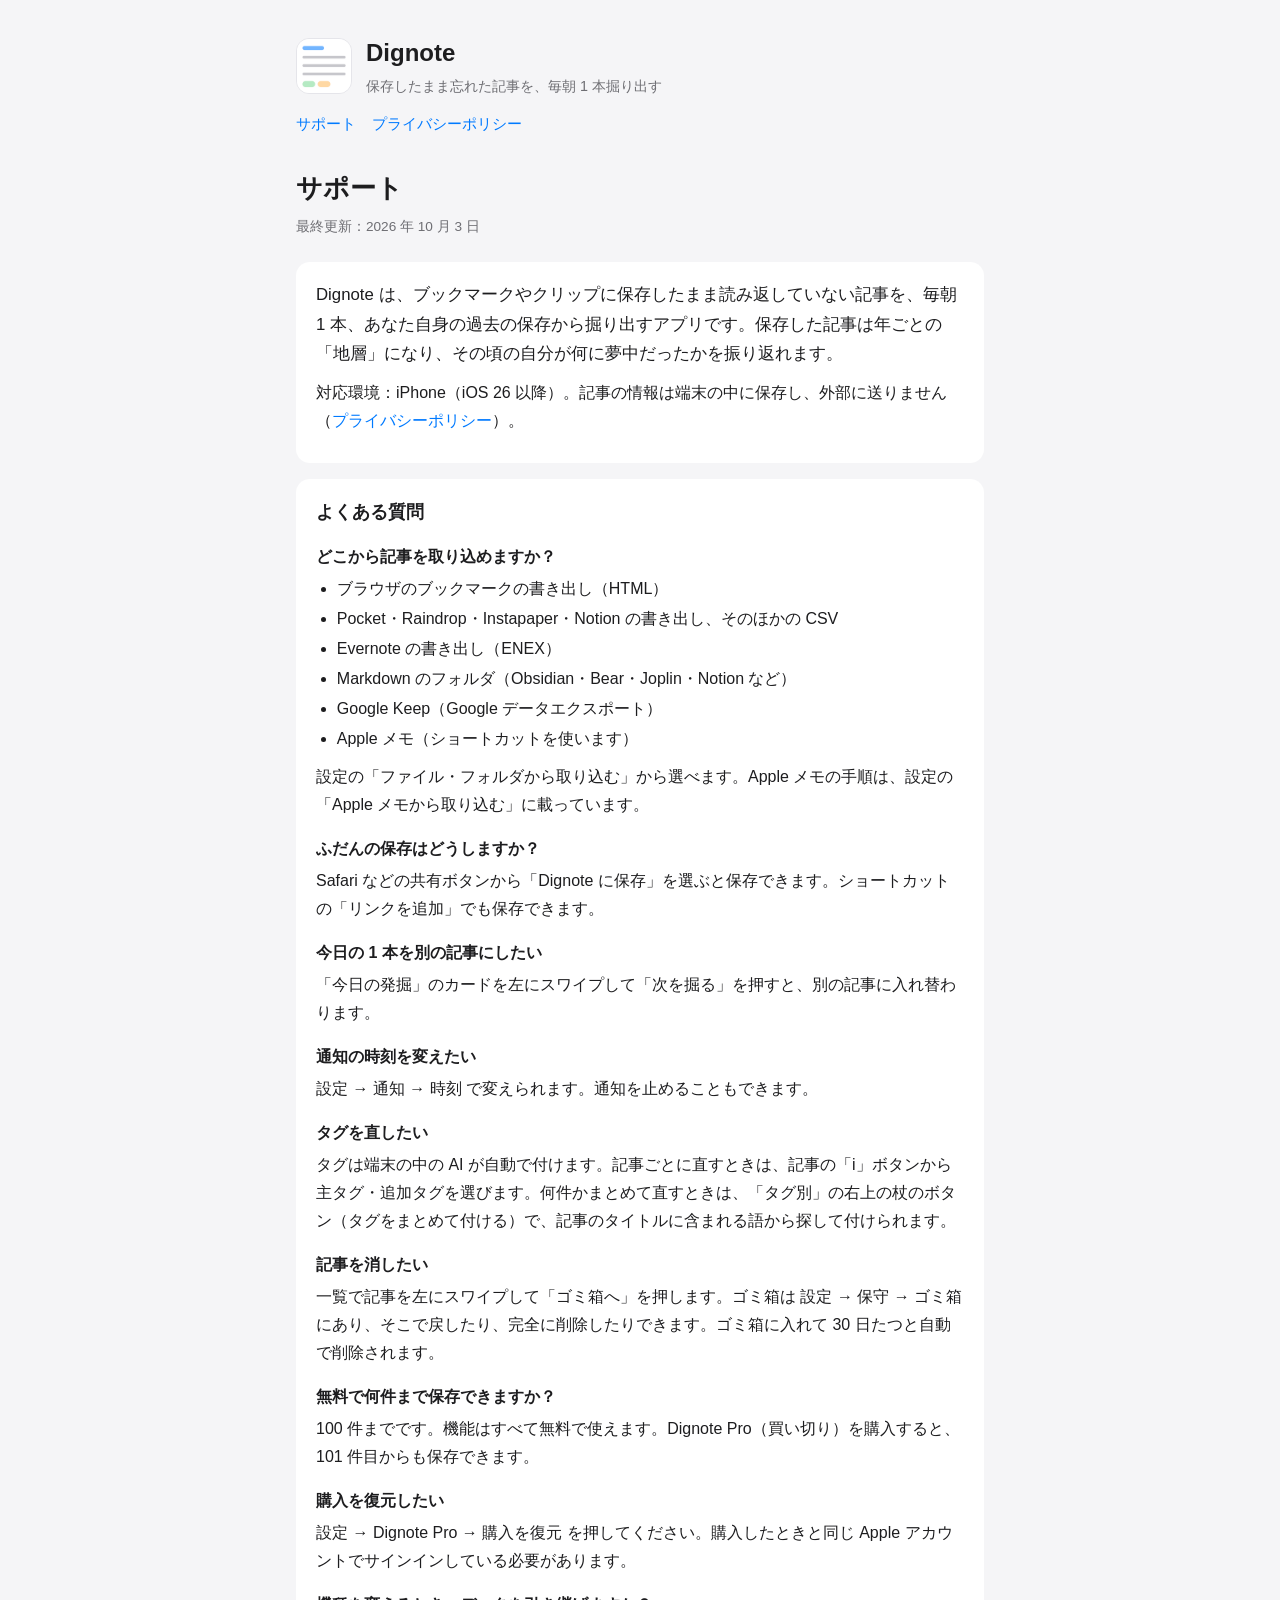
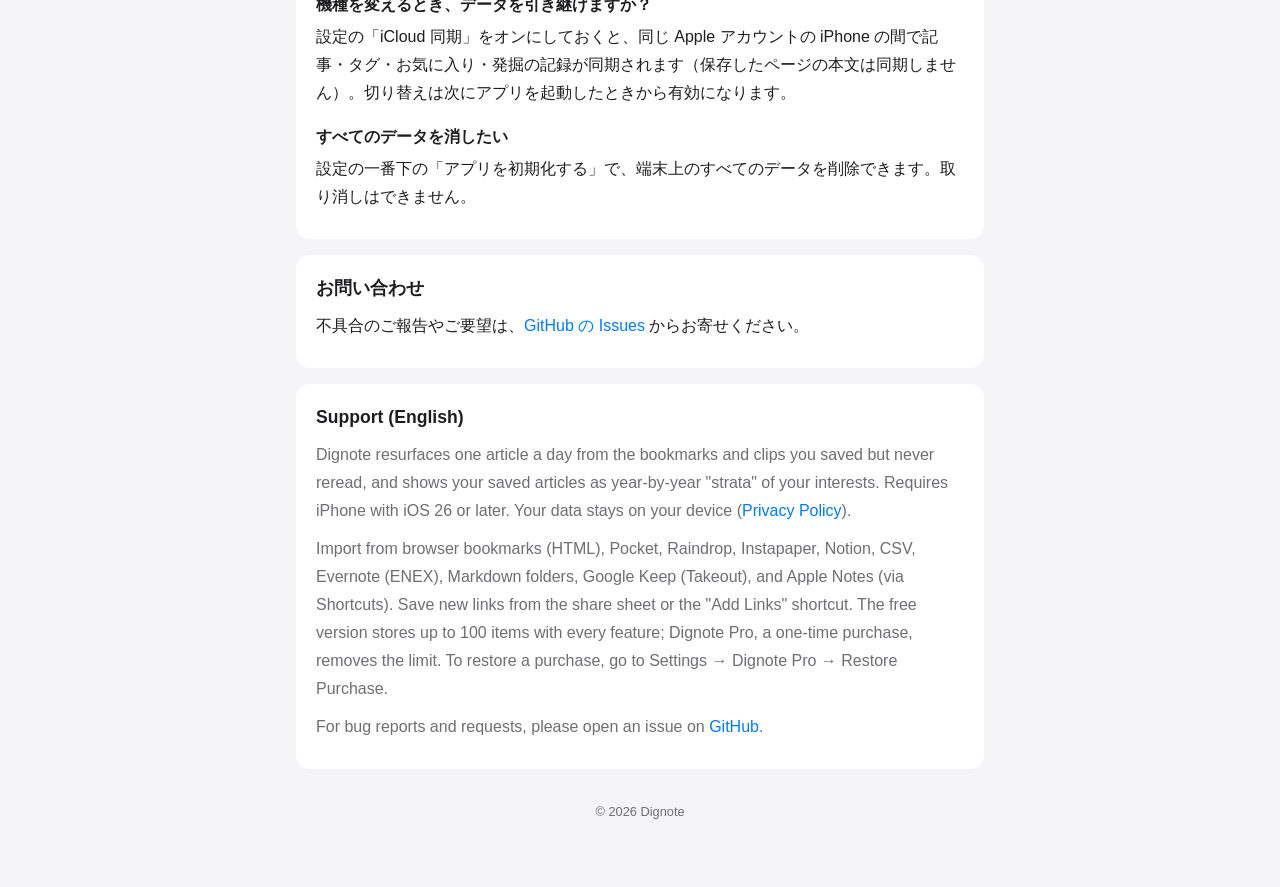
==== index.html @ 13588492 "Dignote のサポートページとプライバシーポリシー App Store の掲載に必要な 2 ページ（日本語、英語の要約付き）。 ライト・ダーク両対応、スマホの幅で読めるように。  Co-Autho" ====
<!doctype html>
<html lang="ja">
<head>
<meta charset="utf-8">
<meta name="viewport" content="width=device-width, initial-scale=1">
<title>Dignote サポート</title>
<meta name="description" content="Dignote は、保存したまま忘れた記事を、毎朝 1 本、あなた自身の過去の保存から掘り出すアプリです。">
<link rel="icon" href="icon.png">
<link rel="stylesheet" href="style.css">
</head>
<body>
<main>
  <header>
    <img src="icon.png" alt="">
    <div>
      <div class="name">Dignote</div>
      <div class="tagline">保存したまま忘れた記事を、毎朝 1 本掘り出す</div>
    </div>
  </header>
  <nav><a href="./">サポート</a><a href="privacy.html">プライバシーポリシー</a></nav>

  <h1>サポート</h1>
  <p class="updated">最終更新：2026 年 10 月 3 日</p>

  <section>
    <p class="lead">Dignote は、ブックマークやクリップに保存したまま読み返していない記事を、毎朝 1 本、あなた自身の過去の保存から掘り出すアプリです。保存した記事は年ごとの「地層」になり、その頃の自分が何に夢中だったかを振り返れます。</p>
    <p>対応環境：iPhone（iOS 26 以降）。記事の情報は端末の中に保存し、外部に送りません（<a href="privacy.html">プライバシーポリシー</a>）。</p>
  </section>

  <section>
    <h2>よくある質問</h2>

    <h3>どこから記事を取り込めますか？</h3>
    <ul>
      <li>ブラウザのブックマークの書き出し（HTML）</li>
      <li>Pocket・Raindrop・Instapaper・Notion の書き出し、そのほかの CSV</li>
      <li>Evernote の書き出し（ENEX）</li>
      <li>Markdown のフォルダ（Obsidian・Bear・Joplin・Notion など）</li>
      <li>Google Keep（Google データエクスポート）</li>
      <li>Apple メモ（ショートカットを使います）</li>
    </ul>
    <p>設定の「ファイル・フォルダから取り込む」から選べます。Apple メモの手順は、設定の「Apple メモから取り込む」に載っています。</p>

    <h3>ふだんの保存はどうしますか？</h3>
    <p>Safari などの共有ボタンから「Dignote に保存」を選ぶと保存できます。ショートカットの「リンクを追加」でも保存できます。</p>

    <h3>今日の 1 本を別の記事にしたい</h3>
    <p>「今日の発掘」のカードを左にスワイプして「次を掘る」を押すと、別の記事に入れ替わります。</p>

    <h3>通知の時刻を変えたい</h3>
    <p>設定 → 通知 → 時刻 で変えられます。通知を止めることもできます。</p>

    <h3>タグを直したい</h3>
    <p>タグは端末の中の AI が自動で付けます。記事ごとに直すときは、記事の「i」ボタンから主タグ・追加タグを選びます。何件かまとめて直すときは、「タグ別」の右上の杖のボタン（タグをまとめて付ける）で、記事のタイトルに含まれる語から探して付けられます。</p>

    <h3>記事を消したい</h3>
    <p>一覧で記事を左にスワイプして「ゴミ箱へ」を押します。ゴミ箱は 設定 → 保守 → ゴミ箱 にあり、そこで戻したり、完全に削除したりできます。ゴミ箱に入れて 30 日たつと自動で削除されます。</p>

    <h3>無料で何件まで保存できますか？</h3>
    <p>100 件までです。機能はすべて無料で使えます。Dignote Pro（買い切り）を購入すると、101 件目からも保存できます。</p>

    <h3>購入を復元したい</h3>
    <p>設定 → Dignote Pro → 購入を復元 を押してください。購入したときと同じ Apple アカウントでサインインしている必要があります。</p>

    <h3>機種を変えるとき、データを引き継げますか？</h3>
    <p>設定の「iCloud 同期」をオンにしておくと、同じ Apple アカウントの iPhone の間で記事・タグ・お気に入り・発掘の記録が同期されます（保存したページの本文は同期しません）。切り替えは次にアプリを起動したときから有効になります。</p>

    <h3>すべてのデータを消したい</h3>
    <p>設定の一番下の「アプリを初期化する」で、端末上のすべてのデータを削除できます。取り消しはできません。</p>
  </section>

  <section id="contact">
    <h2>お問い合わせ</h2>
    <p>不具合のご報告やご要望は、<a href="https://github.com/masaruumekawa-cmd/dignote-site/issues">GitHub の Issues</a> からお寄せください。</p>
  </section>

  <section class="english">
    <h2>Support (English)</h2>
    <p>Dignote resurfaces one article a day from the bookmarks and clips you saved but never reread, and shows your saved articles as year-by-year "strata" of your interests. Requires iPhone with iOS 26 or later. Your data stays on your device (<a href="privacy.html">Privacy Policy</a>).</p>
    <p>Import from browser bookmarks (HTML), Pocket, Raindrop, Instapaper, Notion, CSV, Evernote (ENEX), Markdown folders, Google Keep (Takeout), and Apple Notes (via Shortcuts). Save new links from the share sheet or the "Add Links" shortcut. The free version stores up to 100 items with every feature; Dignote Pro, a one-time purchase, removes the limit. To restore a purchase, go to Settings → Dignote Pro → Restore Purchase.</p>
    <p>For bug reports and requests, please open an issue on <a href="https://github.com/masaruumekawa-cmd/dignote-site/issues">GitHub</a>.</p>
  </section>

  <footer>© 2026 Dignote</footer>
</main>
</body>
</html>
---- style.css ----
:root {
  --bg: #f5f5f7;
  --card: #ffffff;
  --text: #1d1d1f;
  --sub: #6e6e73;
  --line: #e5e5ea;
  --accent: #007aff;
}
@media (prefers-color-scheme: dark) {
  :root {
    --bg: #000000;
    --card: #1c1c1e;
    --text: #f5f5f7;
    --sub: #98989d;
    --line: #38383a;
    --accent: #0a84ff;
  }
}
* { box-sizing: border-box; }
body {
  margin: 0;
  background: var(--bg);
  color: var(--text);
  font-family: -apple-system, BlinkMacSystemFont, "Hiragino Sans", "Hiragino Kaku Gothic ProN", "Noto Sans JP", sans-serif;
  line-height: 1.75;
  -webkit-text-size-adjust: 100%;
}
main { max-width: 720px; margin: 0 auto; padding: 32px 16px 64px; }
header { display: flex; align-items: center; gap: 14px; margin-bottom: 8px; }
header img { width: 56px; height: 56px; border-radius: 13px; border: 0.5px solid var(--line); }
header .name { font-size: 1.5rem; font-weight: 700; }
header .tagline { color: var(--sub); font-size: 0.9rem; }
nav { margin: 12px 0 28px; display: flex; gap: 16px; font-size: 0.95rem; }
a { color: var(--accent); text-decoration: none; }
a:hover { text-decoration: underline; }
h1 { font-size: 1.6rem; margin: 0 0 4px; }
.updated { color: var(--sub); font-size: 0.85rem; margin: 0 0 24px; }
section { background: var(--card); border-radius: 14px; padding: 18px 20px; margin: 0 0 16px; }
h2 { font-size: 1.1rem; margin: 0 0 8px; }
h3 { font-size: 1rem; margin: 16px 0 4px; }
p { margin: 0 0 10px; }
ul { margin: 0 0 10px; padding-left: 1.3em; }
li { margin: 2px 0; }
.lead { font-size: 1.05rem; }
.english { color: var(--sub); }
.english h2 { color: var(--text); }
footer { color: var(--sub); font-size: 0.8rem; text-align: center; margin-top: 32px; }
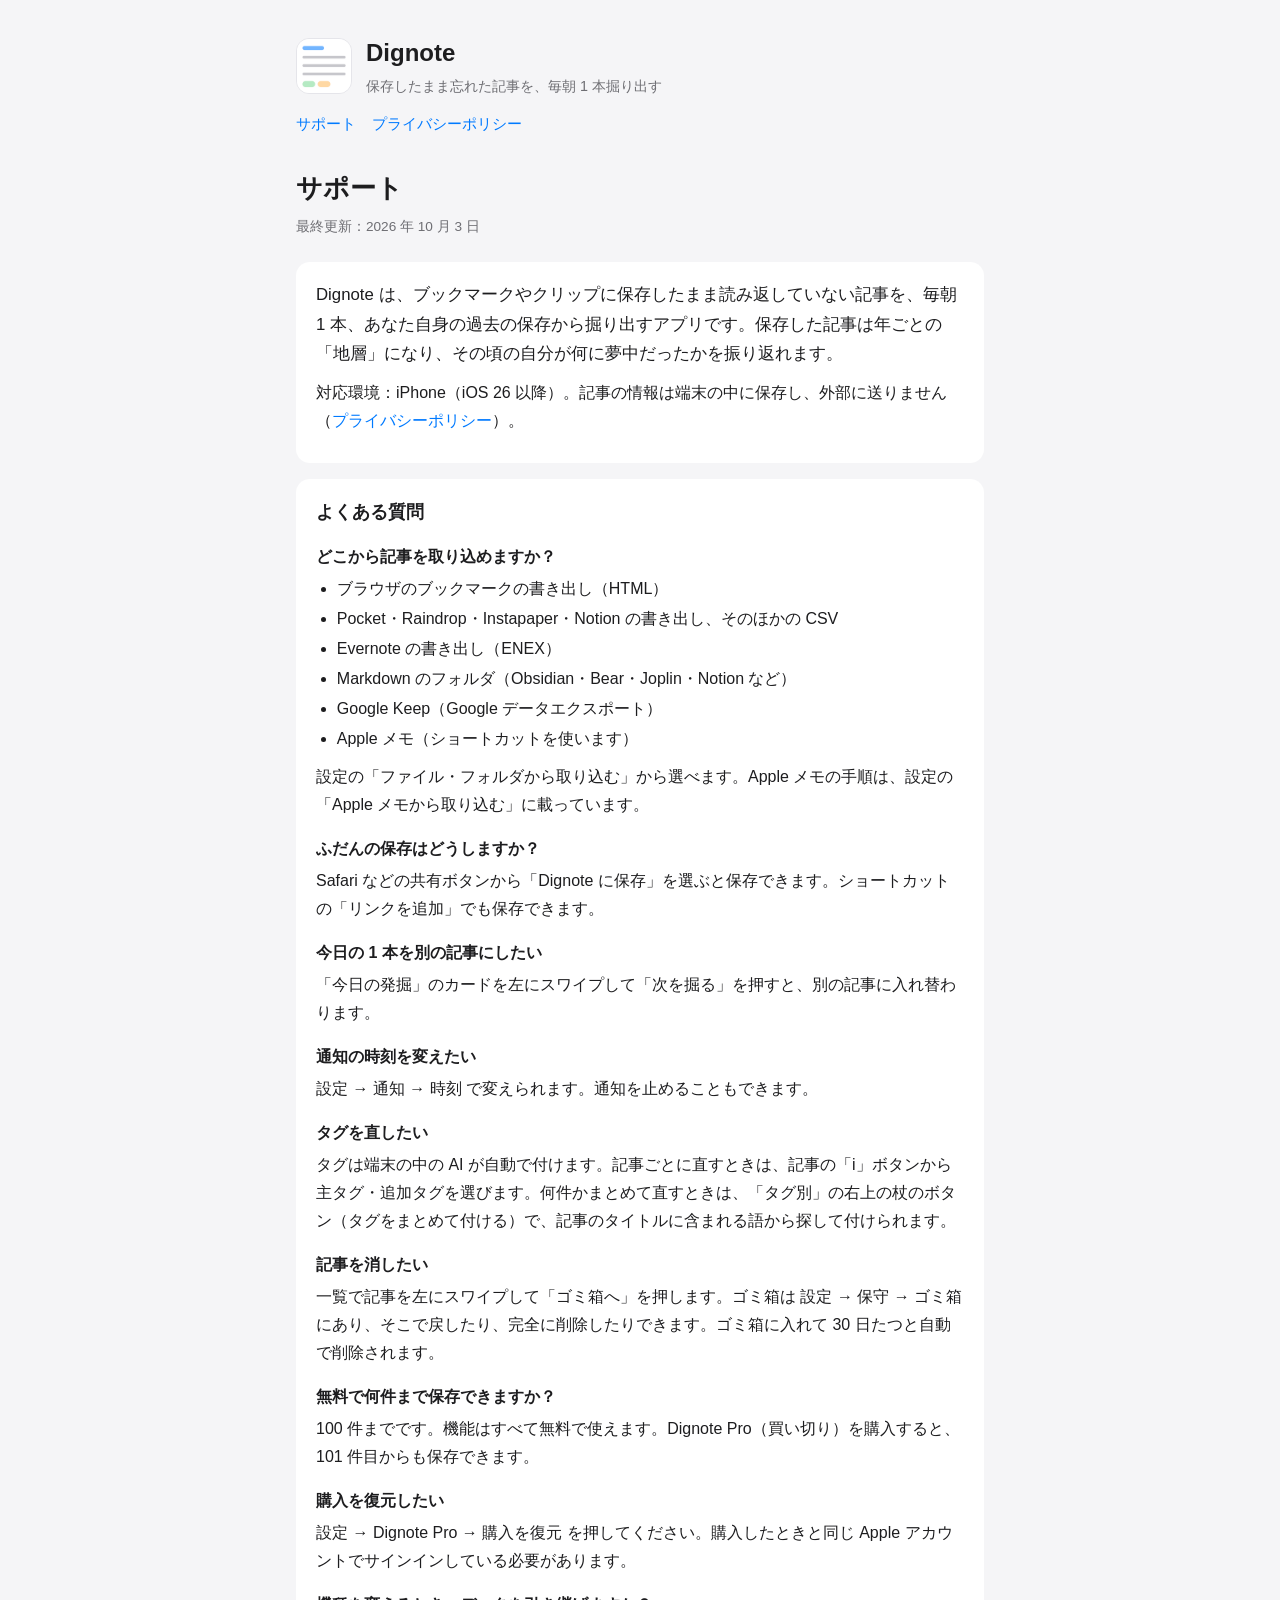
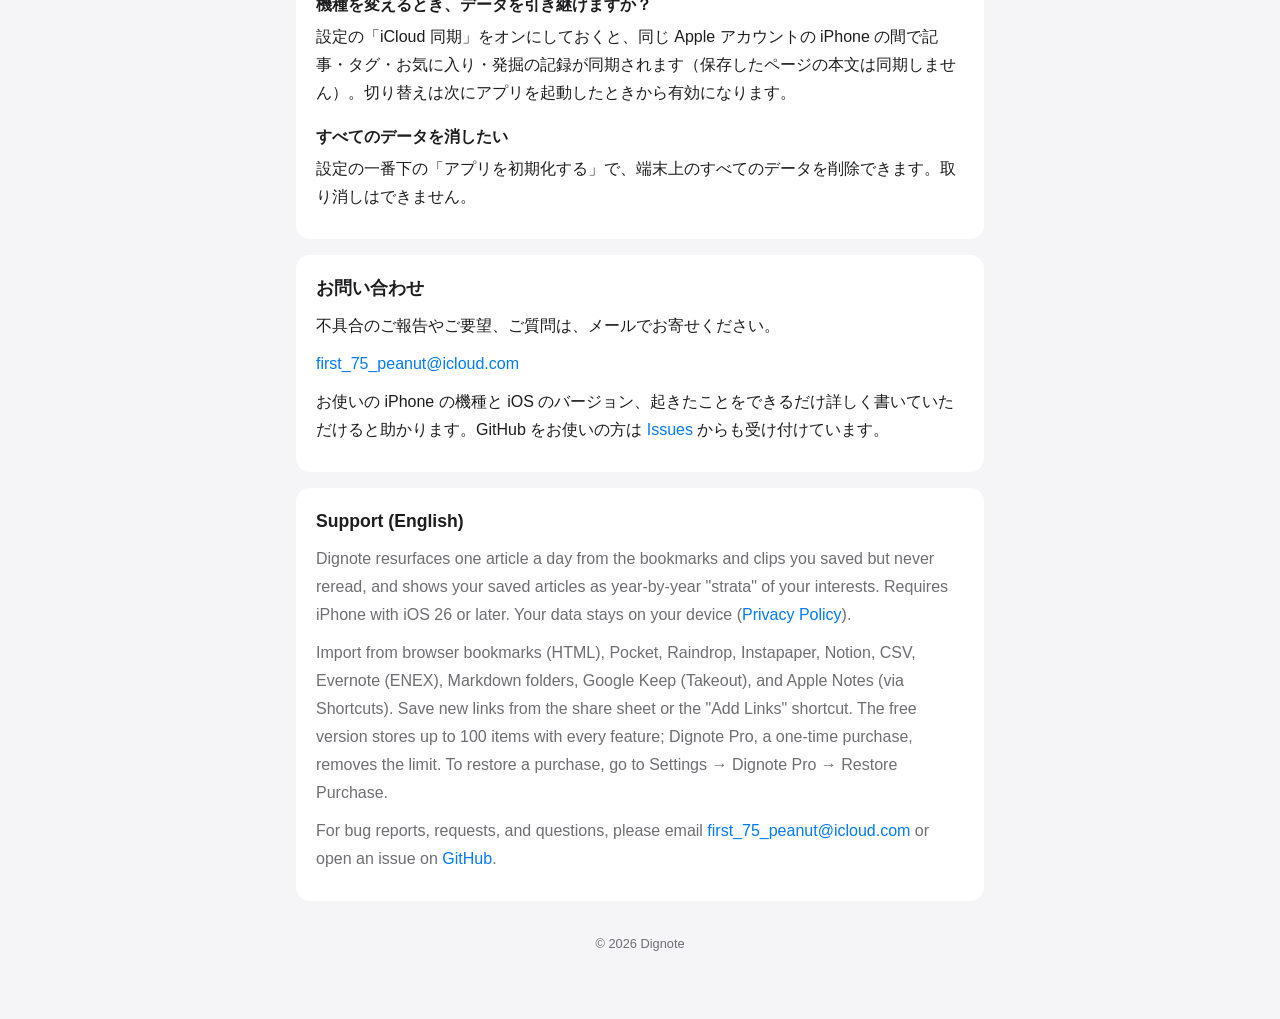
==== commit 827b357a: "サポートページに問い合わせ用のメールアドレスを載せる iCloud+ の「メールを非公開」で作った転送用のアドレス。GitHub の Issues も残す。  Co-Authored-By: Clau" ====
--- a/index.html
+++ b/index.html
@@ -71,14 +71,16 @@
 
   <section id="contact">
     <h2>お問い合わせ</h2>
-    <p>不具合のご報告やご要望は、<a href="https://github.com/masaruumekawa-cmd/dignote-site/issues">GitHub の Issues</a> からお寄せください。</p>
+    <p>不具合のご報告やご要望、ご質問は、メールでお寄せください。</p>
+    <p><a href="mailto:first_75_peanut@icloud.com?subject=Dignote%20%E3%81%AB%E3%81%A4%E3%81%84%E3%81%A6">first_75_peanut@icloud.com</a></p>
+    <p>お使いの iPhone の機種と iOS のバージョン、起きたことをできるだけ詳しく書いていただけると助かります。GitHub をお使いの方は <a href="https://github.com/masaruumekawa-cmd/dignote-site/issues">Issues</a> からも受け付けています。</p>
   </section>
 
   <section class="english">
     <h2>Support (English)</h2>
     <p>Dignote resurfaces one article a day from the bookmarks and clips you saved but never reread, and shows your saved articles as year-by-year "strata" of your interests. Requires iPhone with iOS 26 or later. Your data stays on your device (<a href="privacy.html">Privacy Policy</a>).</p>
     <p>Import from browser bookmarks (HTML), Pocket, Raindrop, Instapaper, Notion, CSV, Evernote (ENEX), Markdown folders, Google Keep (Takeout), and Apple Notes (via Shortcuts). Save new links from the share sheet or the "Add Links" shortcut. The free version stores up to 100 items with every feature; Dignote Pro, a one-time purchase, removes the limit. To restore a purchase, go to Settings → Dignote Pro → Restore Purchase.</p>
-    <p>For bug reports and requests, please open an issue on <a href="https://github.com/masaruumekawa-cmd/dignote-site/issues">GitHub</a>.</p>
+    <p>For bug reports, requests, and questions, please email <a href="mailto:first_75_peanut@icloud.com">first_75_peanut@icloud.com</a> or open an issue on <a href="https://github.com/masaruumekawa-cmd/dignote-site/issues">GitHub</a>.</p>
   </section>
 
   <footer>© 2026 Dignote</footer>
